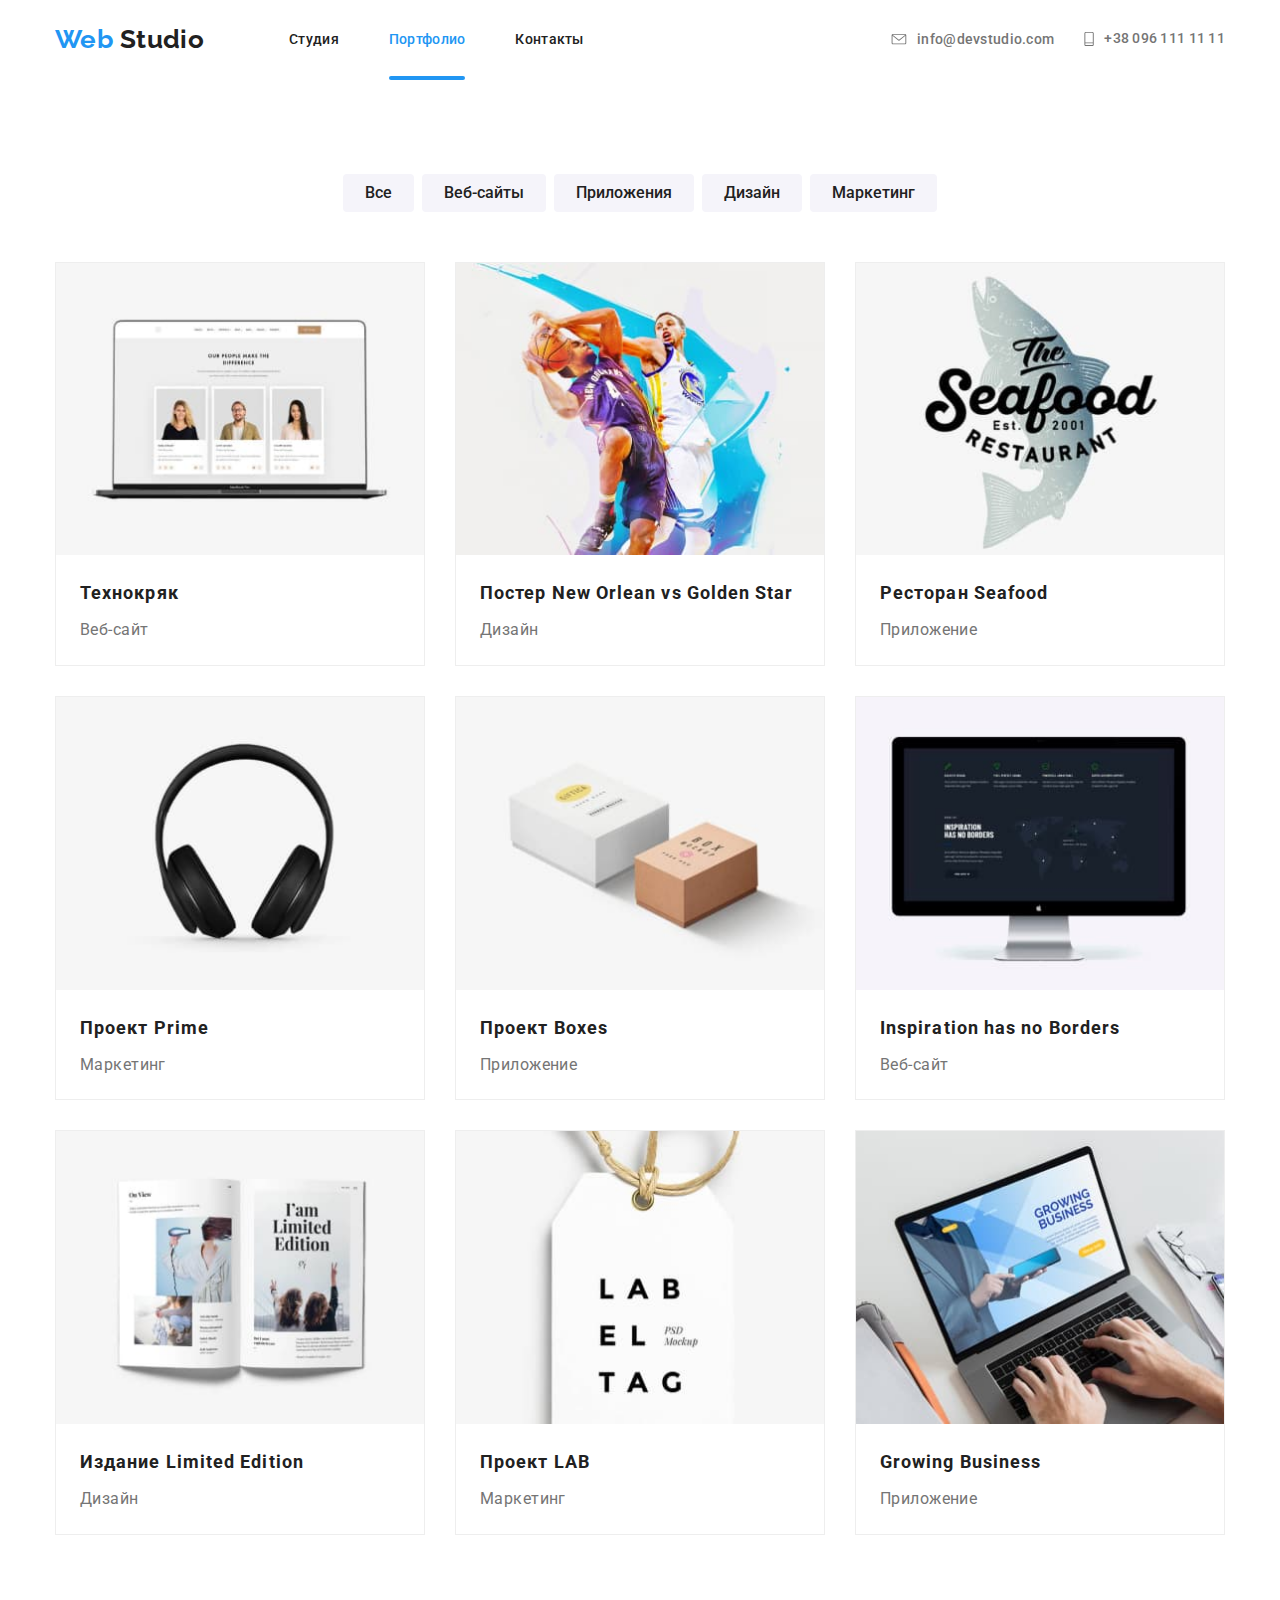
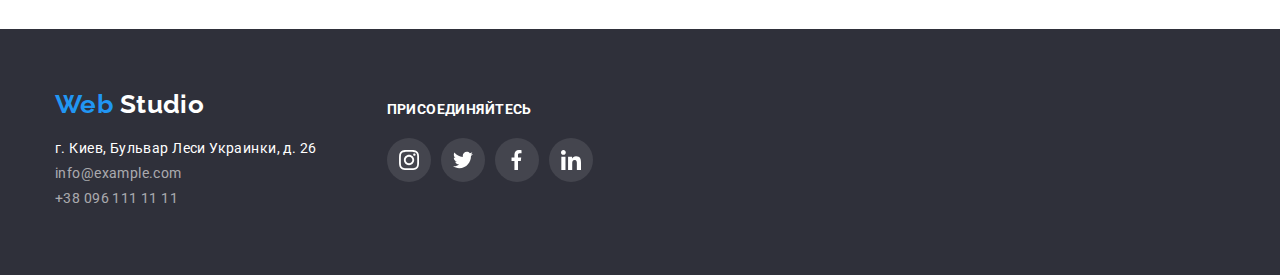
==== portfolio.html @ 8f6c4ad9 "added JS" ====
<!DOCTYPE html>
<html lang="ru">
  <head>
    <meta charset="UTF-8" />
    <meta name="viewport" content="width=device-width, initial-scale=1.0" />
    <title>портфолио</title>
    <link
      href="https://fonts.googleapis.com/css2?family=Raleway:wght@700&family=Roboto:wght@400;500;700;900&display=swap"
      rel="stylesheet"
    />
    <link
      rel="stylesheet"
      href="https://cdnjs.cloudflare.com/ajax/libs/modern-normalize/0.6.0/modern-normalize.min.css"
    />
    <link rel="stylesheet" href="./css/styles.css" />
  </head>
  <body>
    <!-- шапка -->
    <header>
      <div class="header-nav container">
        <nav class="header-nav">
          <a href="./index.html" class="logo"
            ><span class="web">Web </span>Studio</a
          >
          <ul class="site-nav list">
            <li class="item">
              <a href="./index.html" class="link">Студия</a>
            </li>
            <li class="item">
              <a href="./portfolio.html" class="link current">Портфолио</a>
            </li>
            <li class="item"><a href="" class="link">Контакты</a></li>
          </ul>
        </nav>
        <ul class="contacts list">
          <li class="item">
            <a href="" class="contacts-link"
              ><svg class="contacts-logo" width="16" height="11">
                <use href="./images/sprite.svg#icon-envelopew"></use></svg
              >info@devstudio.com</a
            >
          </li>
          <li class="item">
            <a href="" class="contacts-link"
              ><svg class="contacts-logo" width="10" height="14">
                <use href="./images/sprite.svg#icon-mobile"></use></svg
              >+38 096 111 11 11</a
            >
          </li>
        </ul>
      </div>
    </header>
    <main>
      <section class="section">
        <div class="container">
          <h1 class="hidden">портфолио</h1>
          <!-- кнопки -->
          <ul class="buttons list">
            <li class="buttons-item">
              <button class="buttons-portfolio" type="button">Все</button>
            </li>
            <li class="buttons-item">
              <button class="buttons-portfolio" type="button">Веб-сайты</button>
            </li>
            <li class="buttons-item">
              <button class="buttons-portfolio" type="button">
                Приложения
              </button>
            </li>
            <li class="buttons-item">
              <button class="buttons-portfolio" type="button">Дизайн</button>
            </li>
            <li class="buttons-item">
              <button class="buttons-portfolio" type="button">Маркетинг</button>
            </li>
          </ul>
          <!-- виды работ -->
          <ul class="projects list">
            <li class="projects-item">
              <a href="">
                <div class="projects-thump">
                  <img
                    src="./images/tehnoopti.jpg"
                    class="projects-image"
                    alt="технокряк"
                    width="370"
                    height="294"
                  />
                  <p class="projects-text">
                    Технокряк это современная площадка распространения
                    коронавируса. Компании используют эту платформу для
                    цифрового шпионажа и атак на защищённые сервера конкурентов.
                  </p>
                </div>
                <div class="projects-works">
                  <h2 class="projects-title">Технокряк</h2>
                  <p class="projects-type">Веб-сайт</p>
                </div>
              </a>
            </li>
            <li class="projects-item">
              <a href="">
                <div class="projects-thump">
                  <img
                    src="./images/new-orleanopti.jpg"
                    class="projects-image"
                    alt="постер Нью Орлеан"
                    width="370"
                    height="294"
                  />
                  <p class="projects-text">
                    Технокряк это современная площадка распространения
                    коронавируса. Компании используют эту платформу для
                    цифрового шпионажа и атак на защищённые сервера конкурентов.
                  </p>
                </div>
                <div class="projects-works">
                  <h2 class="projects-title">
                    Постер New Orlean vs Golden Star
                  </h2>
                  <p class="projects-type">Дизайн</p>
                </div>
              </a>
            </li>
            <li class="projects-item">
              <a href="">
                <div class="projects-thump">
                  <img
                    src="./images/seafoodopti.jpg"
                    class="projects-image"
                    alt="ресторан морепродукты"
                    width="370"
                    height="294"
                  />
                  <p class="projects-text">
                    Технокряк это современная площадка распространения
                    коронавируса. Компании используют эту платформу для
                    цифрового шпионажа и атак на защищённые сервера конкурентов.
                  </p>
                </div>
                <div class="projects-works">
                  <h2 class="projects-title">Ресторан Seafood</h2>
                  <p class="projects-type">Приложение</p>
                </div>
              </a>
            </li>
            <li class="projects-item">
              <a href="">
                <div class="projects-thump">
                  <img
                    src="./images/headphonesopti.jpg"
                    class="projects-image"
                    alt="проект Прайм"
                    width="370"
                    height="294"
                  />
                  <p class="projects-text">
                    Технокряк это современная площадка распространения
                    коронавируса. Компании используют эту платформу для
                    цифрового шпионажа и атак на защищённые сервера конкурентов.
                  </p>
                </div>
                <div class="projects-works">
                  <h2 class="projects-title">Проект Prime</h2>
                  <p class="projects-type">Маркетинг</p>
                </div>
              </a>
            </li>
            <li class="projects-item">
              <a href="">
                <div class="projects-thump">
                  <img
                    src="./images/boxesopti.jpg"
                    class="projects-image"
                    alt="проект коробки"
                    width="370"
                    height="294"
                  />
                  <p class="projects-text">
                    Технокряк это современная площадка распространения
                    коронавируса. Компании используют эту платформу для
                    цифрового шпионажа и атак на защищённые сервера конкурентов.
                  </p>
                </div>
                <div class="projects-works">
                  <h2 class="projects-title">Проект Boxes</h2>
                  <p class="projects-type">Приложение</p>
                </div>
              </a>
            </li>
            <li class="projects-item">
              <a href="">
                <div class="projects-thump">
                  <img
                    src="./images/inspiration-has-no-bordersopti.jpg"
                    class="projects-image"
                    alt="Вдохновение не имеет границ"
                    width="370"
                    height="294"
                  />
                  <p class="projects-text">
                    Технокряк это современная площадка распространения
                    коронавируса. Компании используют эту платформу для
                    цифрового шпионажа и атак на защищённые сервера конкурентов.
                  </p>
                </div>
                <div class="projects-works">
                  <h2 class="projects-title">Inspiration has no Borders</h2>
                  <p class="projects-type">Веб-сайт</p>
                </div>
              </a>
            </li>
            <li class="projects-item">
              <a href="">
                <div class="projects-thump">
                  <img
                    src="./images/limited-editionopti.jpg"
                    class="progects-image"
                    alt=" издание ограниченный выпуск"
                    width="370"
                    height="294"
                  />
                  <p class="projects-text">
                    Технокряк это современная площадка распространения
                    коронавируса. Компании используют эту платформу для
                    цифрового шпионажа и атак на защищённые сервера конкурентов.
                  </p>
                </div>
                <div class="projects-works">
                  <h2 class="projects-title">Издание Limited Edition</h2>
                  <p class="projects-type">Дизайн</p>
                </div>
              </a>
            </li>
            <li class="projects-item">
              <a href="">
                <div class="projects-thump">
                  <img
                    src="./images/labopti.jpg"
                    class="projects-image"
                    alt="проект ЛАБ"
                    width="370"
                    height="294"
                  />
                  <p class="projects-text">
                    Технокряк это современная площадка распространения
                    коронавируса. Компании используют эту платформу для
                    цифрового шпионажа и атак на защищённые сервера конкурентов.
                  </p>
                </div>
                <div class="projects-works">
                  <h2 class="projects-title">Проект LAB</h2>
                  <p class="projects-type">Маркетинг</p>
                </div>
              </a>
            </li>
            <li class="projects-item">
              <a href="">
                <div class="projects-thump">
                  <img
                    src="./images/growing-businessopti.jpg"
                    class="projects-image"
                    alt="Растущий бизнес"
                    width="370"
                    height="294"
                  />
                  <p class="projects-text">
                    Технокряк это современная площадка распространения
                    коронавируса. Компании используют эту платформу для
                    цифрового шпионажа и атак на защищённые сервера конкурентов.
                  </p>
                </div>
                <div class="projects-works">
                  <h2 class="projects-title">Growing Business</h2>
                  <p class="projects-type">Приложение</p>
                </div>
              </a>
            </li>
          </ul>
        </div>
      </section>
    </main>
    <footer>
      <div class="container-footer container">
        <div class="address">
          <a href="./index.html" class="logowhite"
            ><span class="web">Web </span>Studio</a
          >
          <address class="footer-addres">
            <span class="address-kiev"
              >г. Киев, Бульвар Леси Украинки, д. 26</span
            ><br />
            <a href="mailto:info@example.com" class="footer-contacts"
              >info@example.com</a
            ><br />
            <a href="tel:+380961111111" class="footer-contacts"
              >+38 096 111 11 11</a
            >
          </address>
        </div>
        <div class="footer-links">
          <b class="join-us">присоединяйтесь</b>
          <ul class="footer-list list">
            <li class="footer-item">
              <a
                href=""
                class="footer-social-links"
                aria-label="ссылка на instagram"
              >
                <svg class="footer-icon">
                  <use href="./images/sprite.svg#icon-instagramw"></use></svg
              ></a>
            </li>
            <li class="footer-item">
              <a
                href=""
                class="footer-social-links"
                aria-label="ссылка на twitter"
              >
                <svg class="footer-icon">
                  <use href="./images/sprite.svg#icon-twitterw"></use></svg
              ></a>
            </li>
            <li class="footer-item">
              <a
                href=""
                class="footer-social-links"
                aria-label="ссылка на facebook"
              >
                <svg class="footer-icon">
                  <use href="./images/sprite.svg#icon-facebookw"></use></svg
              ></a>
            </li>
            <li class="footer-item">
              <a
                href=""
                class="footer-social-links"
                aria-label="ссылка на linkedin"
              >
                <svg class="footer-icon">
                  <use href="./images/sprite.svg#icon-linkedinw"></use></svg
              ></a>
            </li>
          </ul>
          <!-- <p class="develop">2020 | Developed by GoIT Students</p> -->
        </div>
      </div>
    </footer>
  </body>
</html>
---- css/styles.css ----
/* background: #FFFFFF; шапка
background: #E5E5E5; постоянные клиенты основной цвет  страници
color: #757575; основной текс
color: #212121; заголовки
color: #2196F3; синий цвет  info@devstudio.com
background: #AFB1B8; цвет соц.сетей
background: #F5F4FA; цвет фона преимуществ . наша команда
background: rgba(47, 48, 58, 0.8); Десктопные приложения.Мобильные приложения.
background: #2F303A; подвал основной цвет
color: rgba(255, 255, 255, 0.6); info@example.com +38 099 111 11 11 */

:root {
  --primary-text-color: #757575;
  --title-text-color: #212121;
  --accent-color: #2196f3;
  --primary-white-color: #ffffff;
  --secondary-background-color: #f5f4fa;
}

body {
  background-color: #ffffff;
  color: var(--primary-text-color);

  font-family: Roboto, sans-serif;
  letter-spacing: 0.03em;
  font-size: 14px;
}

.container {
  margin-left: auto;
  margin-right: auto;
  width: 1200px;
  padding-left: 15px;
  padding-right: 15px;
  /* outline: 2px solid tomato; */
}

.section {
  padding-top: 94px;
  padding-bottom: 94px;
}
img {
  display: block;
  max-width: 100%;
  height: auto;
}

h1,
h2,
h3,
h4,
h5,
h6,
p {
  margin-top: 0;
  margin-bottom: 0;
}

a {
  text-decoration: none;
}

.list {
  margin: 0;
  padding: 0;
  list-style: none;
}

.hidden {
  display: none;
}

/* шапка */

.logo {
  color: var(--title-text-color);

  font-family: Raleway;
  font-weight: 700;
  font-size: 26px;
  line-height: 1.2;
}

.web {
  color: var(--accent-color);
}
/* site nav */
.site-nav {
  display: flex;
  margin-left: 85px;
}

.header-nav {
  display: flex;
  align-items: center;
}

.site-nav .item:not(:last-child) {
  margin-right: 50px;
}

.site-nav .item {
  position: relative;
}

.site-nav .link {
  display: block;
  padding-top: 32px;
  padding-bottom: 32px;

  color: var(--title-text-color);

  font-weight: 500;
  line-height: 1.14;
  letter-spacing: 0.02em;

  transition: color 250ms cubic-bezier(0.4, 0, 0.2, 1);
}

.site-nav .link.current {
  color: var(--accent-color);
}

.link.current::after {
  content: '';
  display: inline-block;
  width: 100%;
  height: 4px;
  background-color: var(--accent-color);
  border-radius: 2px;
  position: absolute;
  bottom: 0;
  right: 0;
}

.site-nav .link:hover,
.site-nav .link:focus {
  color: var(--accent-color);
}

/* class="contacts */

.contacts > .item {
  align-self: center;
}

/* .contacts-link::before {
  content: '';
  align-self: center;
  margin-right: 10px;
  background-repeat: no-repeat;
  display: block;
  background-position: center;
}
.contacts-link.mail::before {
  background-image: url(../images/envelopew.svg);
  width: 16px;
  height: 11px;
}

.contacts-link.phone::before {
  background-image: url(../images/mobile.svg);
  width: 10px;
  height: 15px;
} */

.contacts {
  display: flex;
  margin-left: auto;
}
.contacts .item:not(:last-child) {
  margin-right: 30px;
}

.contacts .contacts-link {
  color: var(--primary-text-color);

  display: inline-flex;
  justify-content: center;
  align-items: center;
  font-weight: 500;
  line-height: 1.14;
  letter-spacing: 0.02em;

  transition: color 250ms cubic-bezier(0.4, 0, 0.2, 1);
}
.contacts-logo {
  margin-right: 10px;
  fill: currentColor;
}

.contacts .contacts-link:hover,
.contacts .contacts-link:focus {
  color: var(--accent-color);
}

/* герой */

.hero-title {
  margin-top: 0;
  margin-bottom: 30px;

  color: var(--primary-white-color);

  font-weight: 900;
  font-size: 44px;
  line-height: 1.36;
  letter-spacing: 0.06em;
  text-transform: uppercase;
}

.hero {
  display: flex;
  /* flex-direction: column;
  align-items: center;
  justify-content: center; */

  text-align: center;
  max-width: 1600px;
  height: 600px;
  /* padding-top: 200px;
  padding-bottom: 600px; */

  margin-left: auto;
  margin-right: auto;
  background-position: center;
  background-repeat: no-repeat;
  background-image: linear-gradient(
      to right,
      rgba(47, 48, 58, 0.8),
      rgba(47, 48, 58, 0.8)
    ),
    url('../images/headeroptamiz.jpg');
  background-size: cover;
}
.hero-content {
  max-width: 696px;
  margin: auto;
  /* margin-right: auto; */
}

.button {
  border-radius: 4px;
  padding: 10px 32px;
  display: inline-block;
  min-width: 200px;
  border: 1px solid transparent;

  color: var(--primary-white-color);
  background-color: var(--accent-color);

  font-weight: 700;
  font-size: 16px;
  line-height: 1.87;
  align-items: center;
  text-align: center;
  letter-spacing: 0.06em;
}

/*наши преимущества*/

.advantages-list {
  display: flex;
  flex-wrap: wrap;
}
/* .advantages-item::before {
  content: '';
  display: block;
  height: 120px;
  border-radius: 4px;
  background-repeat: no-repeat;
  background-position: center;
  background-color: var(--secondary-background-color);
  margin-bottom: 30px;
} */

/* .icon-antenna::before {
  background-image: url(../images/antenna.svg);
}
.icon-clock::before {
  background-image: url(../images/clock.svg);
}
.icon-diagram::before {
  background-image: url(../images/diagram.svg);
}
.icon-astronaut::before {
  background-image: url(../images/astronaut.svg);
}
.advantages-icon {
  background-color: var(--secondary-background-color);
} */
.advantages-icon {
  display: inline-flex;
  width: 100%;
  height: 120px;
  box-sizing: border-box;
  border-radius: 4px;
  justify-content: center;
  align-items: center;
  background-color: var(--secondary-background-color);
  margin-bottom: 30px;
}

.advantages-item:not(:last-child) {
  margin-right: 30px;
}

.advantages-list {
  display: flex;
  flex-wrap: wrap;
}

.advantages-item {
  justify-content: space-between;
  width: 270px;
}

.advantages-title {
  margin-bottom: 10px;
  color: var(--title-text-color);

  font-weight: 700;
  font-size: 14px;
  line-height: 1.14;
  text-transform: uppercase;
}
.text {
  font-weight: 400;
  font-size: 14px;
  line-height: 1.71;
}

/*  наше напрвление*/

.section-title {
  margin-bottom: 50px;

  color: var(--title-text-color);

  font-weight: 700;
  font-size: 36px;
  line-height: 1.17;
  text-align: center;
}

.directions-item {
  position: relative;
}

.directions-item > h3 {
  color: var(--primary-white-color);
  background-color: rgba(47, 48, 58, 0.8);

  padding-top: 27px;
  padding-bottom: 27px;
  font-weight: 700;
  font-size: 14px;
  line-height: 1.14;
  text-align: center;
  text-transform: uppercase;
  position: absolute;
  width: 100%;
  left: 0;
  bottom: 0;
}

.directions {
  padding-top: 0;
}
.directions-list {
  display: flex;
  flex-wrap: wrap;
}
.directions-item:not(:last-child) {
  margin-right: 30px;
}

/* наша команда */

.team {
  background-color: var(--secondary-background-color);
}

.team-list {
  display: flex;
  flex-wrap: wrap;
}

.team-image {
  margin-bottom: 30px;
}

.team-name {
  margin-bottom: 10px;

  color: var(--title-text-color);

  font-weight: 500;
  font-size: 16px;
  line-height: 1.19;
  text-align: center;
}

.team-item:not(:last-child) {
  margin-right: 30px;
}

.team-item {
  background-color: var(--primary-white-color);
  box-shadow: 0px 2px 1px rgba(0, 0, 0, 0.2), 0px 1px 1px rgba(0, 0, 0, 0.14),
    0px 1px 3px rgba(0, 0, 0, 0.12);
  border-radius: 0px 0px 4px 4px;
  width: 270px;
}

.social-links {
  display: flex;
  justify-content: center;

  width: 270px;
  margin-bottom: 24px;
}

.social-links-icon {
  display: inline-flex;
  justify-content: center;
  align-items: center;

  width: 44px;
  height: 44px;
  border-radius: 50%;
  color: #afb1b8;

  transition: 250ms cubic-bezier(0.4, 0, 0.2, 1);
}

.social-links-icon .icon {
  fill: currentColor;

  width: 20px;
  height: 20px;
}

.social-links-icon:hover,
.social-links-icon:focus {
  color: var(--primary-white-color);
  background-color: var(--accent-color);
}

.social-links-item:not(:last-child) {
  margin-right: 10px;
}

.position {
  margin-bottom: 16px;

  font-size: 16px;
  line-height: 1.19;
  text-align: center;
}
/* постоянные клиенты */

.clients-link {
  display: inline-flex;
  justify-content: center;
  align-items: center;
  border: 1px solid #afb1b8;
  box-sizing: border-box;
  border-radius: 4px;
  width: 170px;
  height: 90px;
  color: #afb1b8;

  transition: 250ms cubic-bezier(0.4, 0, 0.2, 1);
}

.clients-link .clients-logo {
  fill: currentColor;
}

.clients-link:hover,
.clients-link:focus {
  color: var(--accent-color);
  background-color: var(--primary-white-color);
  border: 1px solid var(--accent-color);
}

.clients-list {
  display: flex;
  flex-wrap: wrap;
  justify-content: center;
}
.clients-item:not(:last-child) {
  margin-right: 30px;
}

/* футер */

.footer-list {
  display: flex;
  flex-wrap: wrap;
}

.container-footer {
  display: flex;
  flex-wrap: wrap;
}

.footer-item:not(:last-child) {
  margin-right: 10px;
}

footer {
  background-color: #2f303a;
}

.footer-links {
  margin-top: 72px;
  margin-bottom: 57px;
}

.logowhite {
  display: inline-block;
  margin-bottom: 20px;

  color: var(--primary-white-color);

  font-family: Raleway;
  font-weight: 700;
  font-size: 26px;
  line-height: 1.2;
}
.footer-address {
  font-family: Roboto;
  font-size: 14px;
  line-height: 1.71;
}
.address {
  margin-right: 70px;
  margin-top: 60px;
  margin-bottom: 60px;
}

.address-kiev {
  display: inline-block;
  margin-bottom: 9px;
  color: var(--primary-white-color);
  font-style: normal;
}
.footer-contacts {
  display: inline-block;
  margin-bottom: 9px;
  color: rgba(255, 255, 255, 0.6);
  font-style: normal;

  transition: color 250ms cubic-bezier(0.4, 0, 0.2, 1);
}

.footer-contacts:hover,
.footer-contacts:focus {
  color: var(--accent-color);
}

.join-us {
  display: inline-block;
  margin-bottom: 20px;

  color: var(--primary-white-color);

  font-weight: 700;
  font-size: 14px;
  line-height: 1.14;
  text-transform: uppercase;
}

.footer-social-links {
  display: inline-flex;
  justify-content: center;
  align-items: center;

  width: 44px;
  height: 44px;
  border-radius: 50%;
  color: var(--primary-white-color);
  background-color: rgba(255, 255, 255, 0.1);

  transition: 250ms cubic-bezier(0.4, 0, 0.2, 1);
}

.footer-social-links .footer-icon {
  fill: currentColor;

  width: 20px;
  height: 20px;
}

.footer-social-links:hover,
.footer-social-links:focus {
  color: var(--primary-white-color);
  background-color: var(--accent-color);
}

.develop {
  display: inline-block;
  margin-bottom: 21px;

  color: rgba(255, 255, 255, 0.4);

  font-size: 12px;
  line-height: 2;
  text-align: center;
}

/* стили для портфолио */

.buttons {
  display: flex;
  justify-content: center;
  margin-bottom: 50px;
  border-radius: 4px;
}

.buttons-item:not(:last-child) {
  margin-right: 8px;
}

.buttons-portfolio {
  border-radius: 4px;
  padding: 6px 22px;
  border: none;

  color: var(--title-text-color);
  background-color: var(--secondary-background-color);

  font-weight: 500;
  font-size: 16px;
  line-height: 1.62;
  text-align: center;

  transition: 250ms cubic-bezier(0.4, 0, 0.2, 1);
}

.buttons-portfolio:hover,
.buttons-portfolio:focus {
  color: var(--primary-white-color);
  background-color: var(--accent-color);
  box-shadow: 0px 2px 2px rgba(0, 0, 0, 0.12), 0px 1px 2px rgba(0, 0, 0, 0.08),
    0px 3px 1px rgba(0, 0, 0, 0.1);
}

/* виды работ */

.projects {
  display: flex;
  flex-wrap: wrap;
}
/* .projects {
  display: flex;
  flex-wrap: wrap;
  justify-content:space-between;
} */

.projects-item {
  width: 370px;
  margin-right: 30px;
  margin-bottom: 30px;
  border: 1px solid #eeeeee;

  transition: 250ms cubic-bezier(0.4, 0, 0.2, 1);
}

.projects-item:hover,
.projects-item:focus {
  box-shadow: 1px 4px 6px rgba(0, 0, 0, 0.16), 0px 4px 4px rgba(0, 0, 0, 0.06),
    0px 1px 1px rgba(0, 0, 0, 0.12);
}

.projects-item:nth-child(3n) {
  margin-right: 0;
}
.projects-item:nth-last-child(-n + 3) {
  margin-bottom: 0;
}

.projects-thump {
  position: relative;
  overflow: hidden;
}

.projects-works {
  padding: 20px 24px;
}

.projects-title {
  margin-bottom: 4px;

  color: var(--title-text-color);

  font-weight: 700;
  font-size: 18px;
  line-height: 2;
  letter-spacing: 0.06em;
}

.projects-type {
  font-weight: 400;
  font-size: 16px;
  line-height: 1.87;
  color: var(--primary-text-color);
}

.projects-text {
  color: var(--primary-white-color);

  font-weight: 400;
  font-size: 18px;
  line-height: 1.56;
  position: absolute;
  width: 100%;
  height: 100%;
  background: rgba(33, 150, 243, 0.9);
  padding: 63px 24px;

  left: 0;
  top: 100%;
  opacity: 1;
  transition: transform 250ms cubic-bezier(0.4, 0, 0.2, 1);
}

.projects-item:hover .projects-text,
.projects-item:focus .projects-text {
  opacity: 1;
  transform: translateY(-100%);
}
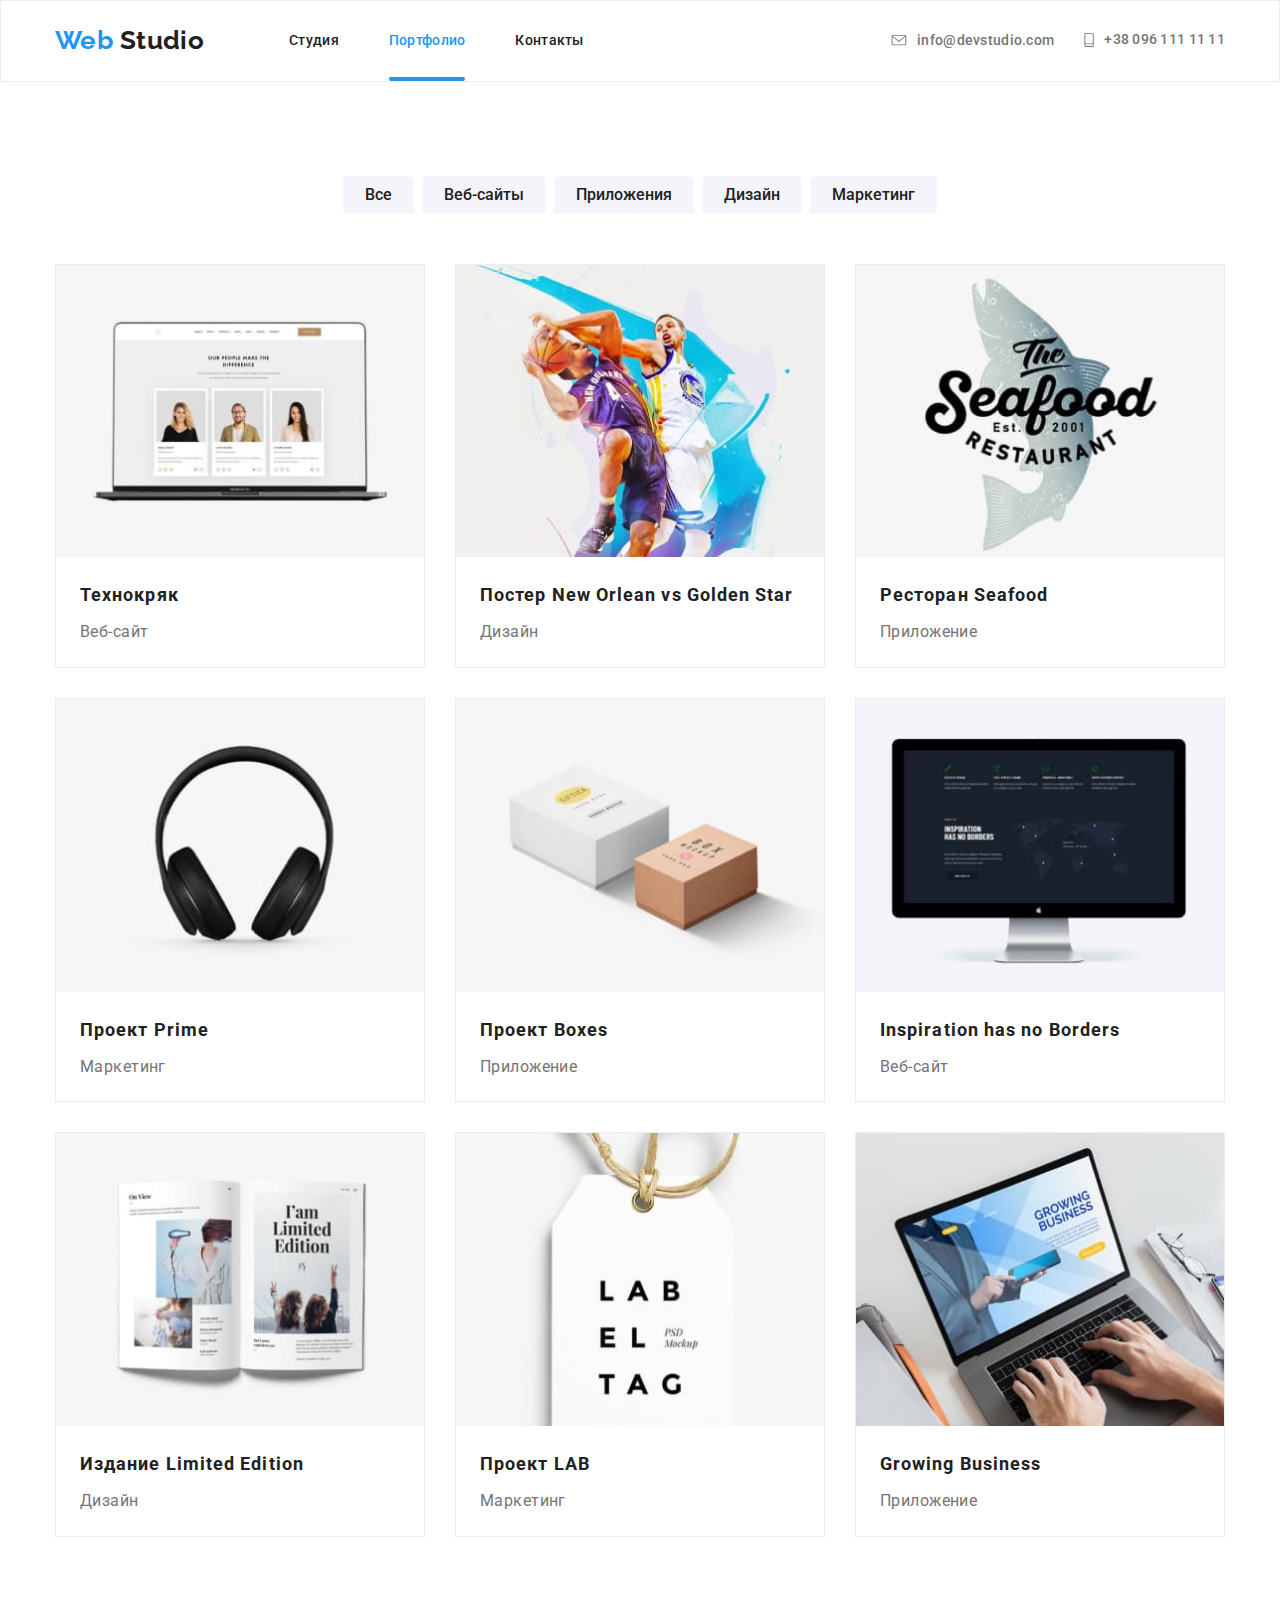
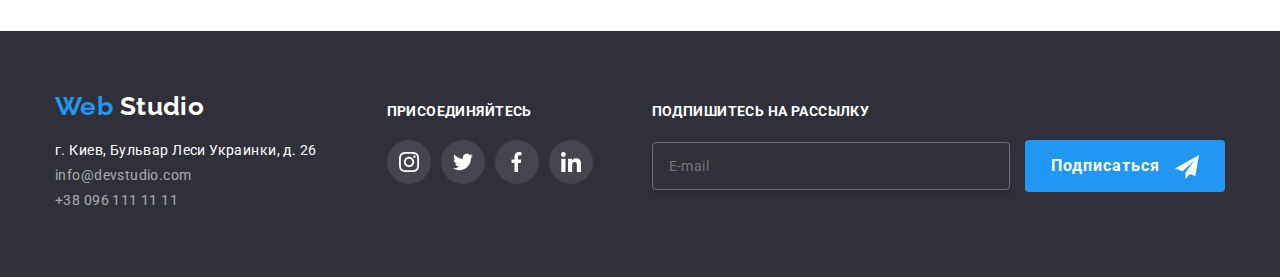
==== commit 506dc828: "добавляет в хедере бордер и в футере окно на подписку" ====
--- a/portfolio.html
+++ b/portfolio.html
@@ -290,8 +290,8 @@
             <span class="address-kiev"
               >г. Киев, Бульвар Леси Украинки, д. 26</span
             ><br />
-            <a href="mailto:info@example.com" class="footer-contacts"
-              >info@example.com</a
+            <a href="info@devstudio.com" class="footer-contacts"
+              >info@devstudio.com</a
             ><br />
             <a href="tel:+380961111111" class="footer-contacts"
               >+38 096 111 11 11</a
@@ -342,7 +342,16 @@
               ></a>
             </li>
           </ul>
-          <!-- <p class="develop">2020 | Developed by GoIT Students</p> -->
+        </div>
+        <div class="subscribe">
+          <b class="join-us">Подпишитесь на рассылку</b>
+          <form class="subscribe-form">
+            <!-- <label for="email"></label> -->
+            <input type="email" name="email" placeholder="E-mail" />
+            <button type="submit" class="subscribe-button button">
+              Подписаться
+            </button>
+          </form>
         </div>
       </div>
     </footer>
--- a/css/styles.css
+++ b/css/styles.css
@@ -88,6 +88,9 @@
 .site-nav {
   display: flex;
   margin-left: 85px;
+}
+header {
+  border: 1px solid #ececec;
 }
 
 .header-nav {
@@ -241,7 +244,7 @@
 
 .button {
   border-radius: 4px;
-  padding: 10px 32px;
+  padding: 10px;
   display: inline-block;
   min-width: 200px;
   border: 1px solid transparent;
@@ -600,6 +603,34 @@
   background-color: var(--accent-color);
 }
 
+.subscribe {
+  margin-left: auto;
+  margin-top: 72px;
+}
+
+.subscribe-form input {
+  border: 1px solid rgba(255, 255, 255, 0.3);
+  box-sizing: border-box;
+  box-shadow: 0px 4px 4px rgba(0, 0, 0, 0.15);
+  border-radius: 4px;
+  background-color: transparent;
+  width: 358px;
+  letter-spacing: 0.03em;
+  padding: 15px 16px;
+  margin-right: 12px;
+  color: rgba(255, 255, 255, 0.6);
+}
+
+.subscribe-button::after {
+  content: '';
+  display: inline-block;
+  vertical-align: middle;
+  background-image: url(../images/send.svg);
+  margin-left: 10px;
+  width: 24px;
+  height: 24px;
+}
+
 .develop {
   display: inline-block;
   margin-bottom: 21px;
@@ -732,3 +763,94 @@
   opacity: 1;
   transform: translateY(-100%);
 }
+
+.backdrop {
+  position: fixed;
+  top: 0;
+  left: 0;
+  width: 100%;
+  height: 100%;
+  background-color: rgba(0, 0, 0, 0.2);
+  opacity: 1;
+  visibility: visible;
+  transition: opasity 250ms cubic-bezier(0.4, 0, 0.2, 1),
+    visibility 250ms cubic-bezier(0.4, 0, 0.2, 1);
+}
+
+.backdrop.is-hidden {
+  visibility: hidden;
+  opacity: 0;
+  pointer-events: none;
+}
+
+.close-btn {
+  width: 30px;
+  height: 30px;
+  border-radius: 50%;
+  border: 1px solid rgba(0, 0, 0, 0.1);
+  background-repeat: no-repeat;
+  background-image: url(../images/xxx.svg);
+  background-position: center;
+  background-color: #ffffff;
+  position: absolute;
+  top: 8px;
+  right: 8px;
+}
+
+.modal {
+  position: relative;
+  top: 50%;
+  left: 50%;
+  transform: translate(-50%, -50%);
+  background: var(--primary-white-color);
+  box-shadow: 0px 2px 1px rgba(0, 0, 0, 0.2), 0px 1px 1px rgba(0, 0, 0, 0.14),
+    0px 1px 3px rgba(0, 0, 0, 0.12);
+  border-radius: 4px;
+  width: 528px;
+  padding: 40px;
+}
+
+.modal-title {
+  display: inline-block;
+  font-weight: 700;
+  font-size: 20px;
+  line-height: 23px;
+  text-align: center;
+  letter-spacing: 0.03em;
+  margin-bottom: 30px;
+
+  color: var(--title-text-color);
+}
+
+.form-field input {
+  min-width: 448px;
+  min-height: 40px;
+  padding-left: 42px;
+  border: 1px solid rgba(33, 33, 33, 0.2);
+  border-radius: 4px;
+  font-size: 14px;
+  line-height: 16px;
+  letter-spacing: 0.01em;
+
+  color: var(--primary-text-color);
+  margin-bottom: 28px;
+}
+.form-field a {
+  color: var(--accent-color);
+  text-decoration: underline;
+}
+
+.form-field label {
+  font-weight: normal;
+  font-size: 14px;
+  line-height: 16px;
+  letter-spacing: 0.01em;
+
+  color: var(--primary-text-color);
+
+  padding: 12px, 16px;
+}
+
+textarea {
+  resize: none;
+}
